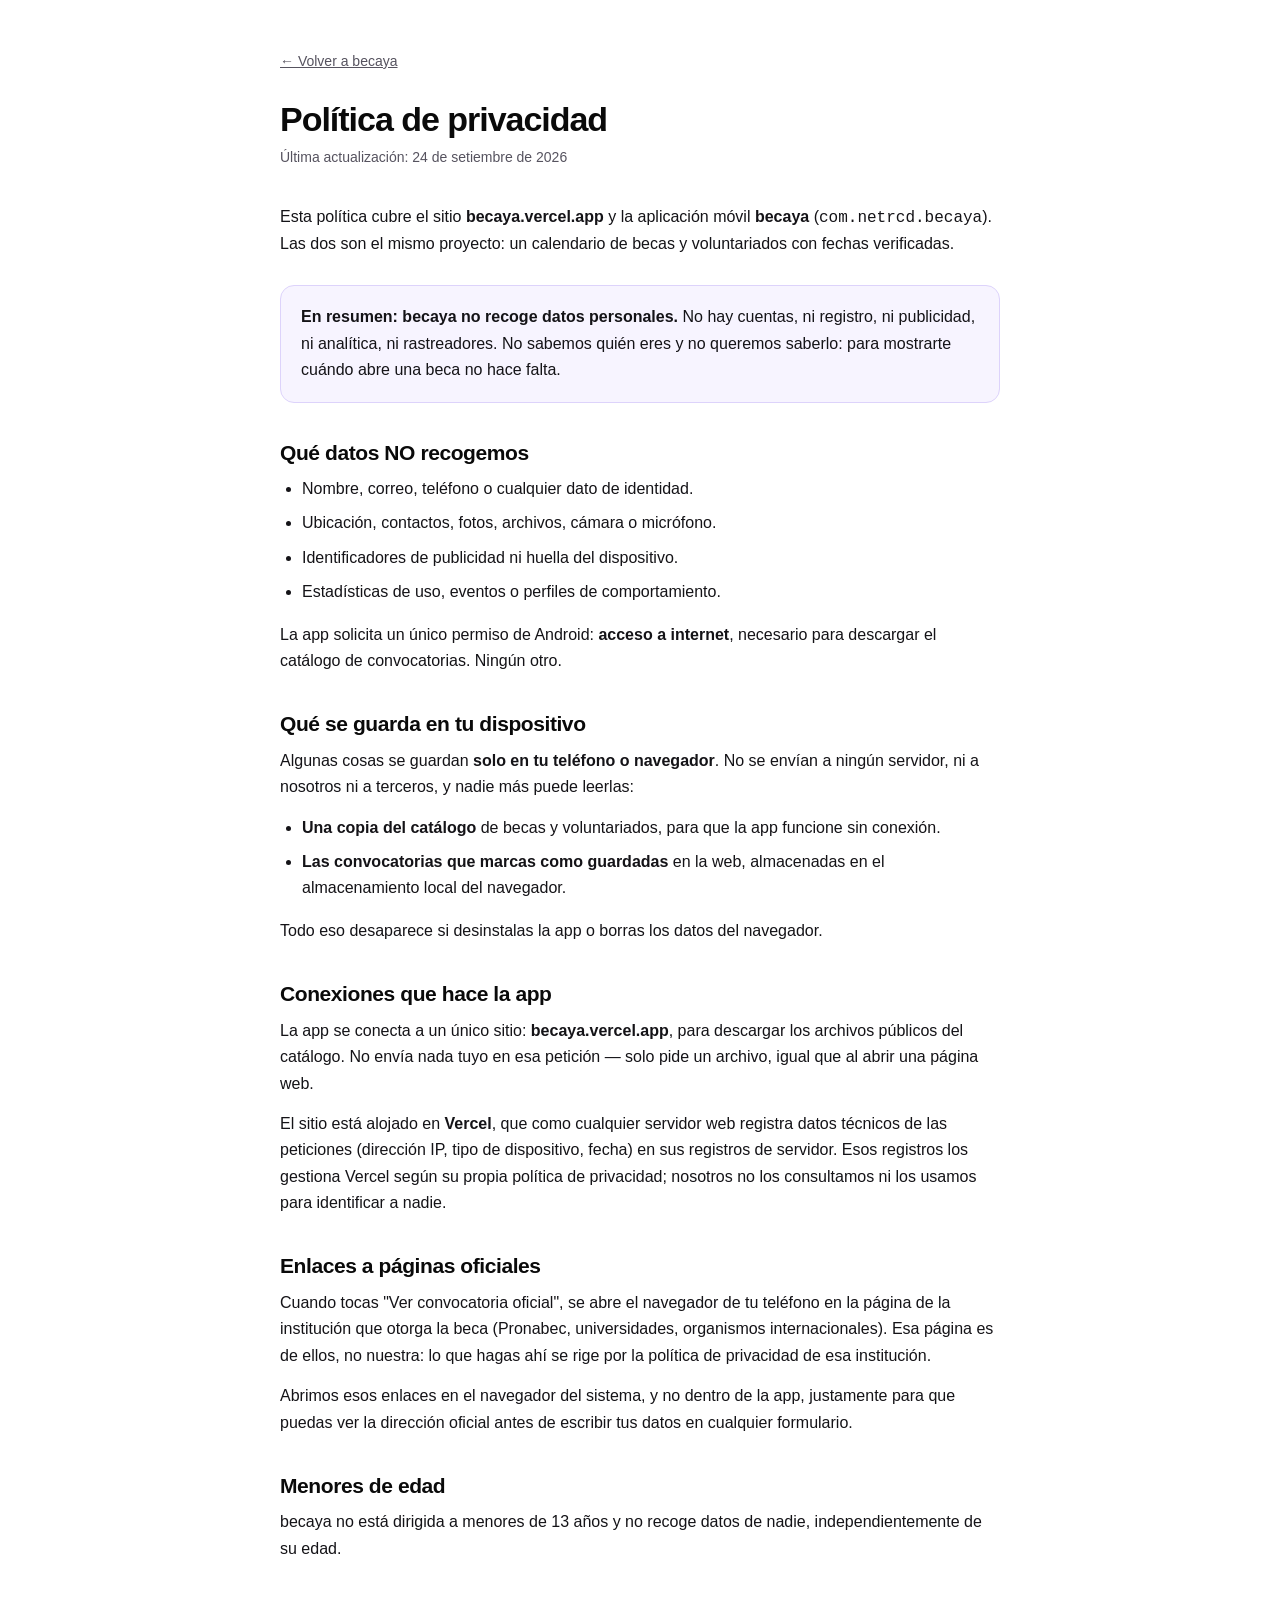
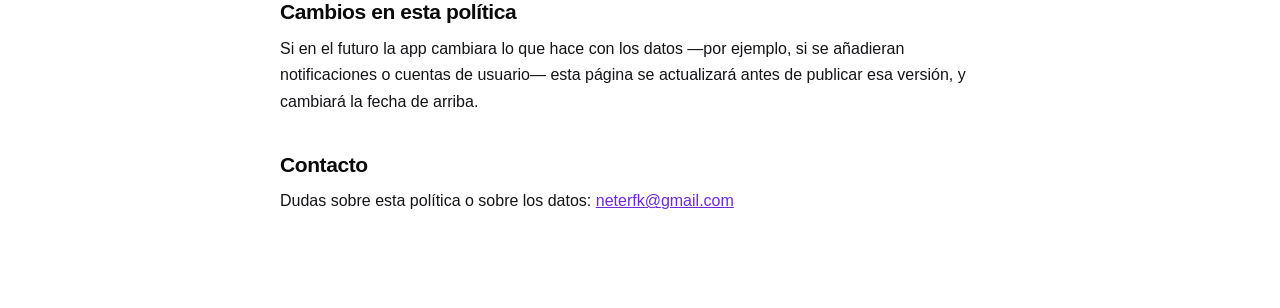
==== privacidad.html @ 0a461eb6 "Añade política de privacidad Google Play exige una URL de política de privacidad para publicar. Se a" ====
<!DOCTYPE html>
<html lang="es">
<head>
<meta charset="UTF-8">
<meta name="viewport" content="width=device-width, initial-scale=1.0">
<title>Política de privacidad · becaya</title>
<meta name="description" content="Qué datos maneja becaya, la web y la app: no hay cuentas, ni analítica, ni publicidad, ni datos personales recogidos.">
<link rel="stylesheet" href="assets/css/styles.css">
<link rel="icon" href="data:image/svg+xml,<svg xmlns='http://www.w3.org/2000/svg' viewBox='0 0 100 100'><rect width='100' height='100' rx='24' fill='%237C3AED'/><text y='72' x='50' text-anchor='middle' font-family='Arial' font-weight='bold' font-size='62' fill='white'>b</text></svg>">
<style>
  /* Estilos propios de esta página. El resto lo hereda de styles.css
     para que se lea como parte del mismo sitio. */
  .legal{max-width:760px;margin:0 auto;padding:48px 20px 80px;}
  .legal h1{font-size:34px;letter-spacing:-.03em;margin-bottom:8px;}
  .legal .fecha{color:var(--gris);font-size:14px;margin-bottom:34px;}
  .legal h2{font-size:21px;letter-spacing:-.02em;margin:38px 0 12px;}
  .legal p{margin-bottom:14px;color:var(--tinta);line-height:1.65;}
  .legal ul{margin:0 0 16px;padding-left:22px;color:var(--tinta);line-height:1.65;}
  .legal li{margin-bottom:8px;}
  .legal a{color:var(--morado-600);}
  .legal .clave{
    background:var(--morado-50);border:1px solid var(--morado-200);
    border-radius:var(--radio);padding:18px 20px;margin:28px 0;
  }
  .legal .clave p:last-child{margin-bottom:0;}
  .legal .volver{display:inline-block;margin-bottom:28px;font-size:14px;color:var(--gris);}
</style>
</head>
<body>

<main class="legal">

  <a class="volver" href="index.html">&larr; Volver a becaya</a>

  <h1>Política de privacidad</h1>
  <p class="fecha">Última actualización: 24 de setiembre de 2026</p>

  <p>
    Esta política cubre el sitio <b>becaya.vercel.app</b> y la aplicación móvil
    <b>becaya</b> (<code>com.netrcd.becaya</code>). Las dos son el mismo proyecto:
    un calendario de becas y voluntariados con fechas verificadas.
  </p>

  <div class="clave">
    <p>
      <b>En resumen: becaya no recoge datos personales.</b> No hay cuentas, ni registro,
      ni publicidad, ni analítica, ni rastreadores. No sabemos quién eres y no queremos
      saberlo: para mostrarte cuándo abre una beca no hace falta.
    </p>
  </div>

  <h2>Qué datos NO recogemos</h2>
  <ul>
    <li>Nombre, correo, teléfono o cualquier dato de identidad.</li>
    <li>Ubicación, contactos, fotos, archivos, cámara o micrófono.</li>
    <li>Identificadores de publicidad ni huella del dispositivo.</li>
    <li>Estadísticas de uso, eventos o perfiles de comportamiento.</li>
  </ul>
  <p>
    La app solicita un único permiso de Android: <b>acceso a internet</b>, necesario
    para descargar el catálogo de convocatorias. Ningún otro.
  </p>

  <h2>Qué se guarda en tu dispositivo</h2>
  <p>
    Algunas cosas se guardan <b>solo en tu teléfono o navegador</b>. No se envían a
    ningún servidor, ni a nosotros ni a terceros, y nadie más puede leerlas:
  </p>
  <ul>
    <li>
      <b>Una copia del catálogo</b> de becas y voluntariados, para que la app
      funcione sin conexión.
    </li>
    <li>
      <b>Las convocatorias que marcas como guardadas</b> en la web, almacenadas en el
      almacenamiento local del navegador.
    </li>
  </ul>
  <p>
    Todo eso desaparece si desinstalas la app o borras los datos del navegador.
  </p>

  <h2>Conexiones que hace la app</h2>
  <p>
    La app se conecta a un único sitio: <b>becaya.vercel.app</b>, para descargar los
    archivos públicos del catálogo. No envía nada tuyo en esa petición — solo pide un
    archivo, igual que al abrir una página web.
  </p>
  <p>
    El sitio está alojado en <b>Vercel</b>, que como cualquier servidor web registra
    datos técnicos de las peticiones (dirección IP, tipo de dispositivo, fecha) en sus
    registros de servidor. Esos registros los gestiona Vercel según su propia política
    de privacidad; nosotros no los consultamos ni los usamos para identificar a nadie.
  </p>

  <h2>Enlaces a páginas oficiales</h2>
  <p>
    Cuando tocas "Ver convocatoria oficial", se abre el navegador de tu teléfono en la
    página de la institución que otorga la beca (Pronabec, universidades, organismos
    internacionales). Esa página es de ellos, no nuestra: lo que hagas ahí se rige por
    la política de privacidad de esa institución.
  </p>
  <p>
    Abrimos esos enlaces en el navegador del sistema, y no dentro de la app, justamente
    para que puedas ver la dirección oficial antes de escribir tus datos en cualquier
    formulario.
  </p>

  <h2>Menores de edad</h2>
  <p>
    becaya no está dirigida a menores de 13 años y no recoge datos de nadie,
    independientemente de su edad.
  </p>

  <h2>Cambios en esta política</h2>
  <p>
    Si en el futuro la app cambiara lo que hace con los datos —por ejemplo, si se
    añadieran notificaciones o cuentas de usuario— esta página se actualizará antes de
    publicar esa versión, y cambiará la fecha de arriba.
  </p>

  <h2>Contacto</h2>
  <p>
    Dudas sobre esta política o sobre los datos:
    <a href="mailto:neterfk@gmail.com">neterfk@gmail.com</a>
  </p>

</main>

</body>
</html>
---- assets/css/styles.css ----
/* ============================================================
   becaya — hoja de estilos
   Paleta: morado premium sobre blanco. Tipografía: Arial.
   ============================================================ */

:root{
  /* Morados */
  --morado-900:#2E1065;
  --morado-700:#5B21B6;
  --morado-600:#6D28D9;
  --morado-500:#7C3AED;   /* color principal de marca */
  --morado-400:#A855F7;   /* morado brillante, acentos */
  --morado-200:#DDD3FB;
  --morado-100:#EDE9FE;
  --morado-50:#F7F4FF;

  /* Neutros */
  --negro:#0A0A0A;
  --tinta:#141317;
  --gris:#56535F;
  --gris-claro:#8A8794;
  --borde:#E8E3F5;
  --blanco:#FFFFFF;

  /* Señal de urgencia (uso mínimo, solo para el cierre inminente) */
  --urgente:#B4530A;
  --urgente-suave:#FFF4E8;

  /* Acento de la sección de voluntariados. Un color propio, aparte del
     morado de marca, para que esa sección se lea como "otra cosa" a
     simple vista y nunca se confunda con el catálogo de becas. */
  --verde-700:#0F766E;
  --verde-600:#0D9488;
  --verde-500:#14B8A6;
  --verde-200:#99F1E6;
  --verde-100:#CCFBF1;
  --verde-50:#F0FDFA;

  /* Tipografía */
  --fuente:Arial, "Helvetica Neue", Helvetica, sans-serif;
  --fuente-display:"Arial Black", "Arial Bold", Arial, sans-serif;

  /* Medidas */
  --ancho:1180px;
  --radio:14px;
  --radio-sm:9px;
  --sombra-suave:0 1px 2px rgba(46,16,101,.05), 0 8px 24px rgba(46,16,101,.06);
  --sombra-alta:0 2px 6px rgba(46,16,101,.08), 0 24px 60px rgba(46,16,101,.16);
  --curva:cubic-bezier(.22,1,.36,1);
}

*,*::before,*::after{box-sizing:border-box;}

/* El atributo hidden debe ganarle a cualquier display propio de una clase. */
[hidden]{display:none !important;}

html{scroll-behavior:smooth;}

body{
  margin:0;
  background:var(--blanco);
  color:var(--negro);
  font-family:var(--fuente);
  font-size:16px;
  line-height:1.6;
  -webkit-font-smoothing:antialiased;
}

h1,h2,h3,h4{margin:0;color:var(--negro);letter-spacing:-.025em;line-height:1.12;}
p{margin:0;}
a{color:inherit;}
button{font-family:inherit;}

:focus-visible{
  outline:2px solid var(--morado-500);
  outline-offset:3px;
  border-radius:4px;
}

.contenedor{
  width:100%;
  max-width:var(--ancho);
  margin:0 auto;
  padding:0 28px;
}

.salta-al-contenido{
  position:absolute;left:-9999px;top:12px;z-index:200;
  background:var(--morado-500);color:#fff;padding:10px 18px;
  border-radius:var(--radio-sm);text-decoration:none;font-weight:bold;
}
.salta-al-contenido:focus{left:16px;}

/* ---------- Antetítulo reutilizable ---------- */
.antetitulo{
  font-size:11px;
  font-weight:bold;
  letter-spacing:.18em;
  text-transform:uppercase;
  color:var(--morado-600);
  margin-bottom:18px;
}

/* ============================================================
   AVISO DE DEMOSTRACIÓN
   ------------------------------------------------------------
   Franja superior, alto contraste y sin botón de cerrar: mientras
   las fechas del catálogo sean inventadas, quien entre tiene que
   enterarse sí o sí. Desaparece sola cuando los datos dejan de
   estar marcados como de ejemplo.
   ============================================================ */
.aviso-demo{
  background:var(--urgente);
  color:#fff;
  padding:11px 0;
}
.aviso-demo__fila{
  display:flex;align-items:center;gap:12px;
}
.aviso-demo__marca{
  flex-shrink:0;
  width:22px;height:22px;border-radius:50%;
  background:rgba(255,255,255,.22);
  display:flex;align-items:center;justify-content:center;
  font-weight:bold;font-size:14px;line-height:1;
}
.aviso-demo__texto{
  font-size:13.5px;line-height:1.5;
}
.aviso-demo__texto b{font-weight:bold;}

/* ============================================================
   CABECERA
   ============================================================ */
.cabecera{
  position:sticky;top:0;z-index:80;
  background:rgba(255,255,255,.86);
  backdrop-filter:saturate(180%) blur(14px);
  -webkit-backdrop-filter:saturate(180%) blur(14px);
  border-bottom:1px solid transparent;
  transition:border-color .3s ease, box-shadow .3s ease;
}
.cabecera--pegada{
  border-bottom-color:var(--borde);
  box-shadow:0 6px 24px rgba(46,16,101,.05);
}
.cabecera__fila{
  display:flex;align-items:center;gap:28px;
  height:70px;
}

.marca{
  display:inline-flex;align-items:center;gap:10px;
  text-decoration:none;font-weight:bold;font-size:21px;
  letter-spacing:-.04em;color:var(--negro);
}
.marca__punto{
  width:11px;height:11px;border-radius:50%;
  background:var(--morado-500);
  box-shadow:0 0 0 4px var(--morado-100);
  transition:transform .4s var(--curva), box-shadow .4s var(--curva);
}
.marca:hover .marca__punto{transform:scale(1.25);box-shadow:0 0 0 6px var(--morado-100);}
.marca__acento{color:var(--morado-500);}

.nav{display:flex;gap:26px;margin-left:auto;}
.nav a{
  position:relative;text-decoration:none;font-size:14.5px;color:var(--gris);
  padding:6px 0;transition:color .22s ease;
}
.nav a::after{
  content:"";position:absolute;left:0;bottom:0;height:2px;width:100%;
  background:var(--morado-500);border-radius:2px;
  transform:scaleX(0);transform-origin:left;
  transition:transform .34s var(--curva);
}
.nav a:hover{color:var(--negro);}
.nav a:hover::after{transform:scaleX(1);}

/* ============================================================
   BOTONES
   ============================================================ */
.btn{
  display:inline-flex;align-items:center;justify-content:center;gap:9px;
  border:none;cursor:pointer;font-size:14.5px;font-weight:bold;
  text-decoration:none;
  padding:12px 22px;border-radius:999px;
  transition:transform .2s var(--curva), box-shadow .28s var(--curva),
             background-color .22s ease, color .22s ease;
}
.btn svg{width:17px;height:17px;fill:none;stroke:currentColor;stroke-width:1.9;
  stroke-linecap:round;stroke-linejoin:round;}
.btn:active{transform:scale(.96);}

.btn--principal{
  background:var(--morado-500);color:#fff;
  box-shadow:0 4px 14px rgba(124,58,237,.32);
}
.btn--principal:hover{
  background:var(--morado-600);
  transform:translateY(-2px);
  box-shadow:0 10px 26px rgba(124,58,237,.42);
}

.btn--fantasma{
  background:var(--morado-50);color:var(--morado-700);
  border:1px solid var(--morado-100);
}
.btn--fantasma:hover{background:var(--morado-100);border-color:var(--morado-200);}

.btn--guardadas{padding:10px 16px;font-size:14px;}
.pastilla-conteo{
  min-width:21px;height:21px;padding:0 6px;border-radius:999px;
  background:var(--morado-500);color:#fff;font-size:12px;
  display:inline-flex;align-items:center;justify-content:center;
  transition:transform .3s var(--curva);
}
.pastilla-conteo--late{animation:latido .5s var(--curva);}
@keyframes latido{0%{transform:scale(1);}45%{transform:scale(1.45);}100%{transform:scale(1);}}

.enlace-limpio{
  background:none;border:none;cursor:pointer;
  color:var(--morado-600);font-size:13.5px;font-weight:bold;
  text-decoration:underline;text-underline-offset:3px;padding:6px 2px;
}
.enlace-limpio:hover{color:var(--morado-700);}

/* ============================================================
   PORTADA
   ============================================================ */
.portada{
  position:relative;overflow:hidden;
  padding:86px 0 62px;
  background:linear-gradient(180deg,var(--morado-50) 0%,var(--blanco) 78%);
}
.portada__caja{position:relative;z-index:2;max-width:820px;}

.portada__resplandor{
  position:absolute;top:-260px;right:-180px;
  width:640px;height:640px;border-radius:50%;
  background:radial-gradient(circle,rgba(168,85,247,.22) 0%,rgba(168,85,247,0) 68%);
  animation:flotar 14s ease-in-out infinite alternate;
  pointer-events:none;
}
@keyframes flotar{
  from{transform:translate3d(0,0,0) scale(1);}
  to{transform:translate3d(-46px,42px,0) scale(1.1);}
}

.portada__titulo{
  font-family:var(--fuente-display);
  font-size:clamp(42px,7.4vw,80px);
  letter-spacing:-.045em;
  margin-bottom:22px;
}
.subrayado-morado{
  position:relative;display:inline-block;color:var(--morado-500);
}
.subrayado-morado::after{
  content:"";position:absolute;left:0;right:0;bottom:.06em;height:.14em;
  background:var(--morado-200);border-radius:4px;z-index:-1;
  transform:scaleX(0);transform-origin:left;
  animation:trazo .9s .5s var(--curva) forwards;
}
@keyframes trazo{to{transform:scaleX(1);}}

.portada__bajada{
  font-size:18.5px;color:var(--gris);max-width:590px;margin-bottom:44px;
}
.portada__fecha{
  margin-top:22px;font-size:13px;color:var(--gris-claro);
}

/* ---------- Elemento firma: el reloj de convocatorias ---------- */
.reloj{
  display:grid;
  grid-template-columns:repeat(4,1fr);
  gap:0;
  background:var(--blanco);
  border:1px solid var(--borde);
  border-radius:var(--radio);
  overflow:hidden;
  box-shadow:var(--sombra-suave);
}
.reloj__bloque{
  position:relative;
  display:flex;flex-direction:column;align-items:flex-start;gap:3px;
  padding:22px 20px;
  background:none;border:none;border-right:1px solid var(--borde);
  cursor:pointer;text-align:left;
  transition:background-color .25s ease;
}
.reloj__bloque:last-child{border-right:none;}
.reloj__bloque:hover{background:var(--morado-50);}
.reloj__numero{
  font-family:var(--fuente-display);
  font-size:38px;line-height:1;letter-spacing:-.05em;color:var(--negro);
}
.reloj__bloque--vivo .reloj__numero{color:var(--morado-500);}
.reloj__etiqueta{
  font-size:12.5px;color:var(--gris);letter-spacing:.01em;
}
.reloj__pulso{
  position:absolute;top:20px;right:20px;
  width:8px;height:8px;border-radius:50%;background:var(--morado-400);
}
.reloj__pulso::after{
  content:"";position:absolute;inset:0;border-radius:50%;
  background:var(--morado-400);
  animation:pulso 2.2s ease-out infinite;
}
@keyframes pulso{
  0%{transform:scale(1);opacity:.7;}
  100%{transform:scale(3.4);opacity:0;}
}

/* ============================================================
   BUSCADOR Y FILTROS
   ============================================================ */
.buscador{padding:8px 0 30px;}

.barra-busqueda{
  position:relative;display:flex;align-items:center;
  background:var(--blanco);
  border:1.5px solid var(--borde);
  border-radius:999px;
  padding:0 18px;
  transition:border-color .25s ease, box-shadow .25s ease;
}
.barra-busqueda:focus-within{
  border-color:var(--morado-400);
  box-shadow:0 0 0 4px var(--morado-100);
}
.barra-busqueda__icono{
  width:19px;height:19px;flex-shrink:0;
  fill:none;stroke:var(--gris-claro);stroke-width:2;stroke-linecap:round;
}
.barra-busqueda__campo{
  flex:1;border:none;outline:none;background:none;
  font-family:var(--fuente);font-size:16px;color:var(--negro);
  padding:17px 14px;
}
.barra-busqueda__campo::placeholder{color:var(--gris-claro);}
.barra-busqueda__campo::-webkit-search-cancel-button{display:none;}
.barra-busqueda__limpiar{
  background:var(--morado-100);color:var(--morado-700);
  border:none;cursor:pointer;
  width:26px;height:26px;border-radius:50%;font-size:19px;line-height:1;
  display:flex;align-items:center;justify-content:center;
  transition:background-color .2s ease;
}
.barra-busqueda__limpiar:hover{background:var(--morado-200);}

.filtros{
  display:flex;flex-wrap:wrap;gap:26px;
  margin-top:26px;
}
.filtro{display:flex;flex-direction:column;gap:9px;}
.filtro--crece{flex:1 1 100%;padding-top:4px;}
.filtro__titulo{
  font-size:10.5px;font-weight:bold;letter-spacing:.14em;
  text-transform:uppercase;color:var(--gris-claro);
}
.filtro__opciones{display:flex;flex-wrap:wrap;gap:7px;}

.ficha{
  background:var(--blanco);
  border:1px solid var(--borde);
  color:var(--gris);
  font-size:13.5px;
  padding:8px 15px;border-radius:999px;cursor:pointer;
  transition:transform .18s var(--curva), background-color .2s ease,
             border-color .2s ease, color .2s ease, box-shadow .2s ease;
}
.ficha:hover{border-color:var(--morado-200);color:var(--negro);transform:translateY(-1px);}
.ficha--activa{
  background:var(--morado-500);border-color:var(--morado-500);color:#fff;
  font-weight:bold;
  box-shadow:0 3px 10px rgba(124,58,237,.28);
}
.ficha--activa:hover{background:var(--morado-600);border-color:var(--morado-600);color:#fff;}

.barra-estado{
  display:flex;align-items:center;justify-content:space-between;
  gap:20px;flex-wrap:wrap;
  margin-top:30px;padding-top:20px;border-top:1px solid var(--borde);
}
.barra-estado__conteo{font-size:14px;color:var(--gris);}
.barra-estado__conteo b{color:var(--negro);}
.barra-estado__acciones{display:flex;align-items:center;gap:18px;}

.conmutador{
  display:flex;gap:3px;padding:3px;
  background:var(--morado-50);border-radius:999px;border:1px solid var(--borde);
}
.conmutador__btn{
  display:inline-flex;align-items:center;gap:7px;
  background:none;border:none;cursor:pointer;
  font-size:13.5px;color:var(--gris);
  padding:8px 15px;border-radius:999px;
  transition:background-color .25s ease, color .25s ease, box-shadow .25s ease;
}
.conmutador__btn svg{width:15px;height:15px;fill:none;stroke:currentColor;
  stroke-width:1.8;stroke-linecap:round;stroke-linejoin:round;}
.conmutador__btn:hover{color:var(--negro);}
.conmutador__btn--activo{
  background:var(--blanco);color:var(--morado-700);font-weight:bold;
  box-shadow:0 1px 4px rgba(46,16,101,.12);
}

/* ============================================================
   RESULTADOS — GRUPOS DEL CALENDARIO
   ============================================================ */
.resultados{padding:14px 0 90px;}

.grupo{margin-bottom:56px;}
.grupo__cabecera{
  display:flex;align-items:baseline;gap:14px;flex-wrap:wrap;
  padding-bottom:14px;margin-bottom:26px;
  border-bottom:2px solid var(--morado-100);
}
.grupo__titulo{
  font-family:var(--fuente-display);
  font-size:25px;letter-spacing:-.035em;
}
.grupo__conteo{
  font-size:13px;color:var(--morado-700);font-weight:bold;
  background:var(--morado-100);padding:4px 11px;border-radius:999px;
}
.grupo__nota{font-size:13.5px;color:var(--gris-claro);margin-left:auto;}

.grupo--destacado .grupo__cabecera{border-bottom-color:var(--morado-500);}
.grupo--apagado .grupo__titulo{color:var(--gris-claro);}
.grupo--apagado .grupo__conteo{background:#F3F2F6;color:var(--gris);}

.rejilla{
  display:grid;
  grid-template-columns:repeat(auto-fill,minmax(320px,1fr));
  gap:20px;
}

/* ============================================================
   TARJETA DE BECA
   ============================================================ */
.tarjeta{
  position:relative;
  display:flex;flex-direction:column;
  background:var(--blanco);
  border:1px solid var(--borde);
  border-radius:var(--radio);
  padding:24px 22px 20px;
  cursor:pointer;
  overflow:hidden;
  opacity:0;transform:translateY(14px);
  animation:entrar .55s var(--curva) forwards;
  animation-delay:var(--retraso,0s);
  transition:transform .32s var(--curva), box-shadow .32s var(--curva),
             border-color .32s ease;
}
@keyframes entrar{to{opacity:1;transform:translateY(0);}}

.tarjeta::before{
  content:"";position:absolute;left:0;top:0;bottom:0;width:3px;
  background:var(--morado-500);
  transform:scaleY(0);transform-origin:top;
  transition:transform .4s var(--curva);
}
.tarjeta:hover{
  transform:translateY(-5px);
  border-color:var(--morado-200);
  box-shadow:var(--sombra-alta);
}
.tarjeta:hover::before{transform:scaleY(1);}

.tarjeta--cerrada{opacity:1;background:#FCFCFD;}
.tarjeta--cerrada .tarjeta__nombre{color:var(--gris);}
.tarjeta--cerrada::before{background:var(--gris-claro);}

.tarjeta__alto{
  display:flex;align-items:flex-start;justify-content:space-between;gap:12px;
  margin-bottom:14px;
}
.tarjeta__institucion{
  font-size:11px;font-weight:bold;letter-spacing:.1em;text-transform:uppercase;
  color:var(--morado-600);
}
.tarjeta--cerrada .tarjeta__institucion{color:var(--gris-claro);}

.marcador{
  background:none;border:none;cursor:pointer;padding:4px;margin:-4px -4px 0 0;
  line-height:0;border-radius:6px;
  transition:transform .22s var(--curva);
}
.marcador svg{
  width:19px;height:19px;fill:none;stroke:var(--gris-claro);stroke-width:1.8;
  stroke-linejoin:round;transition:fill .25s ease, stroke .25s ease;
}
.marcador:hover{transform:scale(1.16);}
.marcador:hover svg{stroke:var(--morado-500);}
.marcador--activo svg{fill:var(--morado-500);stroke:var(--morado-500);}

.tarjeta__nombre{
  font-size:19px;font-weight:bold;letter-spacing:-.02em;line-height:1.28;
  margin-bottom:10px;
}
.tarjeta__resumen{
  font-size:14px;color:var(--gris);line-height:1.55;
  margin-bottom:18px;
  display:-webkit-box;-webkit-line-clamp:2;-webkit-box-orient:vertical;
  overflow:hidden;
}

.etiquetas{display:flex;flex-wrap:wrap;gap:6px;margin-bottom:18px;}
.etiqueta{
  font-size:11.5px;color:var(--gris);
  background:var(--morado-50);border:1px solid var(--morado-100);
  padding:4px 10px;border-radius:999px;
}
.etiqueta--fuerte{
  background:var(--morado-100);border-color:var(--morado-200);
  color:var(--morado-900);font-weight:bold;
}

.tarjeta__pie{
  margin-top:auto;padding-top:16px;border-top:1px solid var(--borde);
}
.tarjeta__estado{
  display:flex;align-items:center;justify-content:space-between;gap:10px;
  font-size:13px;margin-bottom:10px;
}
.tarjeta__estado b{font-size:13.5px;}

.punto-estado{
  display:inline-block;width:7px;height:7px;border-radius:50%;
  background:var(--morado-500);margin-right:7px;vertical-align:middle;
}
.punto-estado--gris{background:var(--gris-claro);}
.punto-estado--urgente{background:var(--urgente);}

.texto-abierta{color:var(--morado-700);}
.texto-urgente{color:var(--urgente);}
.texto-gris{color:var(--gris-claro);}

.progreso{
  height:5px;border-radius:999px;background:var(--morado-100);overflow:hidden;
}
.progreso__barra{
  height:100%;border-radius:999px;
  background:linear-gradient(90deg,var(--morado-500),var(--morado-400));
  width:0;
  transition:width 1.1s var(--curva);
}
.progreso__barra--urgente{background:linear-gradient(90deg,#D97706,var(--urgente));}
.progreso--gris .progreso__barra{background:var(--gris-claro);}
.progreso--gris{background:#EEEDF2;}

.fecha-apertura{
  font-size:13px;color:var(--gris);
}
.fecha-apertura b{color:var(--negro);}

/* ============================================================
   ESTADO VACÍO
   ============================================================ */
.vacio{
  text-align:center;padding:72px 20px;
  border:1.5px dashed var(--morado-200);border-radius:var(--radio);
  background:var(--morado-50);
}
.vacio__marca{
  width:54px;height:54px;margin:0 auto 20px;border-radius:50%;
  background:var(--blanco);border:1px solid var(--morado-200);
  display:flex;align-items:center;justify-content:center;
}
.vacio__marca svg{width:23px;height:23px;fill:none;stroke:var(--morado-500);
  stroke-width:2;stroke-linecap:round;}
.vacio h3{font-size:21px;margin-bottom:8px;}
.vacio p{color:var(--gris);margin-bottom:24px;}

/* ============================================================
   CÓMO FUNCIONA
   ============================================================ */
.explicacion{
  padding:80px 0;
  background:var(--morado-50);
  border-top:1px solid var(--borde);
}
.explicacion__titulo{
  font-family:var(--fuente-display);
  font-size:clamp(27px,4vw,40px);max-width:620px;margin-bottom:48px;
}
.pasos{
  list-style:none;padding:0;margin:0;
  display:grid;grid-template-columns:repeat(auto-fit,minmax(260px,1fr));gap:26px;
}
.paso{
  background:var(--blanco);border:1px solid var(--borde);
  border-radius:var(--radio);padding:28px 24px;
  transition:transform .3s var(--curva), box-shadow .3s var(--curva);
}
.paso:hover{transform:translateY(-4px);box-shadow:var(--sombra-suave);}
.paso__num{
  display:block;font-family:var(--fuente-display);font-size:14px;
  color:var(--morado-400);letter-spacing:.06em;margin-bottom:14px;
}
.paso h3{font-size:17.5px;margin-bottom:9px;}
.paso p{font-size:14.5px;color:var(--gris);}

/* ============================================================
   VOLUNTARIADOS
   ------------------------------------------------------------
   Reutiliza casi todos los componentes de la sección de becas
   (tarjeta, ficha, barra de búsqueda, etiqueta…) pero con acento
   verde en vez de morado. Es la misma calidad de diseño con una
   paleta distinta: la señal visual de "esto no es una beca".
   ============================================================ */
.voluntariados{
  padding:76px 0;
  background:var(--verde-50);
  border-top:1px solid var(--borde);
  border-bottom:1px solid var(--borde);
}
.voluntariados .antetitulo{color:var(--verde-700);}
.voluntariados__titulo{
  font-family:var(--fuente-display);
  font-size:clamp(25px,3.6vw,34px);letter-spacing:-.03em;
  margin-bottom:14px;
}
.voluntariados__bajada{
  font-size:15.5px;color:var(--gris);max-width:640px;line-height:1.6;
  margin-bottom:30px;
}

/* Misma barra de búsqueda, foco en verde en vez de morado. */
.voluntariados .barra-busqueda:focus-within{
  border-color:var(--verde-500);
  box-shadow:0 0 0 4px var(--verde-100);
}
.voluntariados .ficha--activa{
  background:var(--verde-600);border-color:var(--verde-600);
  box-shadow:0 3px 10px rgba(13,148,136,.28);
}
.voluntariados .ficha--activa:hover{background:var(--verde-700);border-color:var(--verde-700);}
.voluntariados .ficha:hover{border-color:var(--verde-200);}

/* Insignia de guardados: cuenta y, si se toca, filtra a solo esos. */
.pastilla-conteo--vol{
  display:inline-flex;align-items:center;gap:6px;cursor:pointer;
  background:var(--verde-100);color:var(--verde-700);font-weight:bold;font-size:12.5px;
  padding:7px 14px;border-radius:999px;border:1px solid var(--verde-200);
  transition:background-color .2s ease, transform .3s var(--curva);
}
.pastilla-conteo--vol:hover{background:var(--verde-200);}
.pastilla-conteo--vol-activa{background:var(--verde-600);color:#fff;border-color:var(--verde-600);}
.pastilla-conteo--vol.pastilla-conteo--late{animation:latido .5s var(--curva);}

/* Las tarjetas comparten estructura con las de becas; solo cambia el
   acento de estado a verde, para que "abierta" en esta sección nunca
   se confunda visualmente con "abierta" en el calendario de becas. */
.tarjeta--vol .texto-abierta{color:var(--verde-700);}
.tarjeta--vol .punto-estado:not(.punto-estado--gris):not(.punto-estado--urgente){
  background:var(--verde-600);
}
.tarjeta--vol .progreso__barra:not(.progreso__barra--urgente){
  background:linear-gradient(90deg,var(--verde-600),var(--verde-500));
}
.etiqueta--vol-fuerte{
  background:var(--verde-100);border-color:var(--verde-200);
  color:var(--verde-700);font-weight:bold;
}

/* ============================================================
   PIE
   ============================================================ */
.pie{padding:52px 0;border-top:1px solid var(--borde);background:var(--blanco);}
.pie__fila{
  display:flex;justify-content:space-between;gap:36px;flex-wrap:wrap;
}
.marca--pie{font-size:18px;margin-bottom:12px;}
.pie__nota{font-size:13px;color:var(--gris-claro);max-width:460px;}
.pie__derechos{font-size:12.5px;color:var(--gris-claro);margin-top:10px;}
.pie__enlaces{display:flex;flex-direction:column;gap:10px;}
.pie__enlaces a{
  font-size:13.5px;color:var(--gris);text-decoration:none;
  transition:color .2s ease;
}
.pie__enlaces a:hover{color:var(--morado-600);}

/* ============================================================
   PANEL DE DETALLE
   ============================================================ */
.fondo-modal{
  position:fixed;inset:0;z-index:90;
  background:rgba(20,10,45,.42);
  backdrop-filter:blur(3px);
  opacity:0;transition:opacity .3s ease;
}
.fondo-modal--visible{opacity:1;}

.panel{
  position:fixed;top:0;right:0;bottom:0;z-index:100;
  width:min(520px,100vw);
  background:var(--blanco);
  box-shadow:-20px 0 60px rgba(46,16,101,.2);
  overflow-y:auto;
  transform:translateX(100%);
  transition:transform .42s var(--curva);
}
.panel--visible{transform:translateX(0);}

.panel__cerrar{
  position:absolute;top:18px;right:18px;z-index:2;
  width:36px;height:36px;border-radius:50%;
  background:var(--morado-50);border:1px solid var(--borde);
  color:var(--morado-700);font-size:23px;line-height:1;cursor:pointer;
  display:flex;align-items:center;justify-content:center;
  transition:background-color .2s ease, transform .25s var(--curva);
}
.panel__cerrar:hover{background:var(--morado-100);transform:rotate(90deg);}

.panel__cuerpo{padding:56px 36px 44px;}

/* Imagen tomada del sitio oficial de la institución. Alto fijo y recorte
   centrado porque cada web publica la suya en una proporción distinta:
   sin esto, una imagen muy alta empuja todo el detalle fuera de la vista. */
.panel__imagen{
  margin:0 0 24px;border-radius:var(--radio);overflow:hidden;
  border:1px solid var(--borde);background:var(--morado-50);
}
.panel__imagen img{
  display:block;width:100%;height:170px;object-fit:cover;
}
.panel__imagen figcaption{
  font-size:11.5px;color:var(--gris-claro);
  padding:8px 12px;border-top:1px solid var(--borde);background:var(--blanco);
}

.panel__institucion{
  font-size:11px;font-weight:bold;letter-spacing:.12em;text-transform:uppercase;
  color:var(--morado-600);margin-bottom:12px;
}
.panel__titulo{
  font-family:var(--fuente-display);
  font-size:29px;letter-spacing:-.035em;margin-bottom:16px;
}
.panel__resumen{font-size:15.5px;color:var(--gris);margin-bottom:26px;}

.panel__estado{
  padding:18px 20px;border-radius:var(--radio);
  background:var(--morado-50);border:1px solid var(--morado-100);
  margin-bottom:26px;
}
.panel__estado--cerrada{background:#F7F7F9;border-color:var(--borde);}
.panel__estado-titulo{
  font-size:16px;font-weight:bold;margin-bottom:12px;
}
.panel__fechas{display:flex;gap:26px;flex-wrap:wrap;}
.dato{display:flex;flex-direction:column;gap:2px;}
.dato__clave{
  font-size:10.5px;font-weight:bold;letter-spacing:.11em;text-transform:uppercase;
  color:var(--gris-claro);
}
.dato__valor{font-size:14.5px;font-weight:bold;color:var(--negro);}

.panel__seccion{margin-bottom:26px;}
.panel__seccion h4{
  font-size:11px;font-weight:bold;letter-spacing:.13em;text-transform:uppercase;
  color:var(--gris-claro);margin-bottom:12px;
}
.lista-requisitos{list-style:none;padding:0;margin:0;display:grid;gap:9px;}
.lista-requisitos li{
  position:relative;padding-left:24px;font-size:14.5px;color:var(--tinta);
}
.lista-requisitos li::before{
  content:"";position:absolute;left:0;top:9px;
  width:7px;height:7px;border-radius:50%;
  background:var(--morado-400);
}
.panel__acciones{display:flex;gap:10px;flex-wrap:wrap;margin-top:32px;}

/* Cuando la beca no trae un enlace oficial válido, en lugar del botón
   se explica por qué. Vale más eso que un botón que no lleva a nada. */
.panel__sin-dato{
  font-size:14px;color:var(--gris-claro);line-height:1.55;
}
.panel__sin-enlace{
  font-size:14px;color:var(--gris-claro);font-style:italic;
  padding:12px 14px;border:1px dashed var(--borde);border-radius:var(--radio-sm);
}

/* ============================================================
   AVISO FLOTANTE
   ============================================================ */
.aviso{
  position:fixed;left:50%;bottom:28px;z-index:120;
  transform:translate(-50%,90px);
  background:var(--morado-900);color:#fff;
  font-size:14px;padding:13px 22px;border-radius:999px;
  box-shadow:0 12px 34px rgba(46,16,101,.34);
  opacity:0;pointer-events:none;
  transition:transform .4s var(--curva), opacity .3s ease;
}
.aviso--visible{transform:translate(-50%,0);opacity:1;}

/* ============================================================
   ANIMACIÓN DE APARICIÓN AL HACER SCROLL
   ============================================================ */
.revelar{
  opacity:0;transform:translateY(20px);
  transition:opacity .7s var(--curva), transform .7s var(--curva);
  transition-delay:var(--retraso,0s);
}
.revelar--visible{opacity:1;transform:translateY(0);}

/* ============================================================
   RESPONSIVO
   ============================================================ */
@media (max-width:900px){
  .reloj{grid-template-columns:repeat(2,1fr);}
  .reloj__bloque:nth-child(2){border-right:none;}
  .reloj__bloque:nth-child(1),
  .reloj__bloque:nth-child(2){border-bottom:1px solid var(--borde);}
}

@media (max-width:760px){
  .contenedor{padding:0 20px;}
  .nav{display:none;}
  .cabecera__fila{gap:14px;}
  .portada{padding:56px 0 46px;}
  .portada__bajada{font-size:16.5px;}
  .filtros{gap:20px;}
  .barra-estado{align-items:flex-start;flex-direction:column;}
  .rejilla{grid-template-columns:1fr;}
  .grupo__nota{margin-left:0;width:100%;}
  .panel__cuerpo{padding:52px 24px 36px;}
  .reloj__numero{font-size:31px;}
}

@media (max-width:420px){
  .reloj{grid-template-columns:1fr;}
  .reloj__bloque{border-right:none;border-bottom:1px solid var(--borde);}
  .reloj__bloque:last-child{border-bottom:none;}
}

/* ============================================================
   MOVIMIENTO REDUCIDO
   ============================================================ */
@media (prefers-reduced-motion:reduce){
  *,*::before,*::after{
    animation-duration:.01ms !important;
    animation-iteration-count:1 !important;
    transition-duration:.01ms !important;
    scroll-behavior:auto !important;
  }
  .revelar{opacity:1;transform:none;}
  .tarjeta{opacity:1;transform:none;}
}
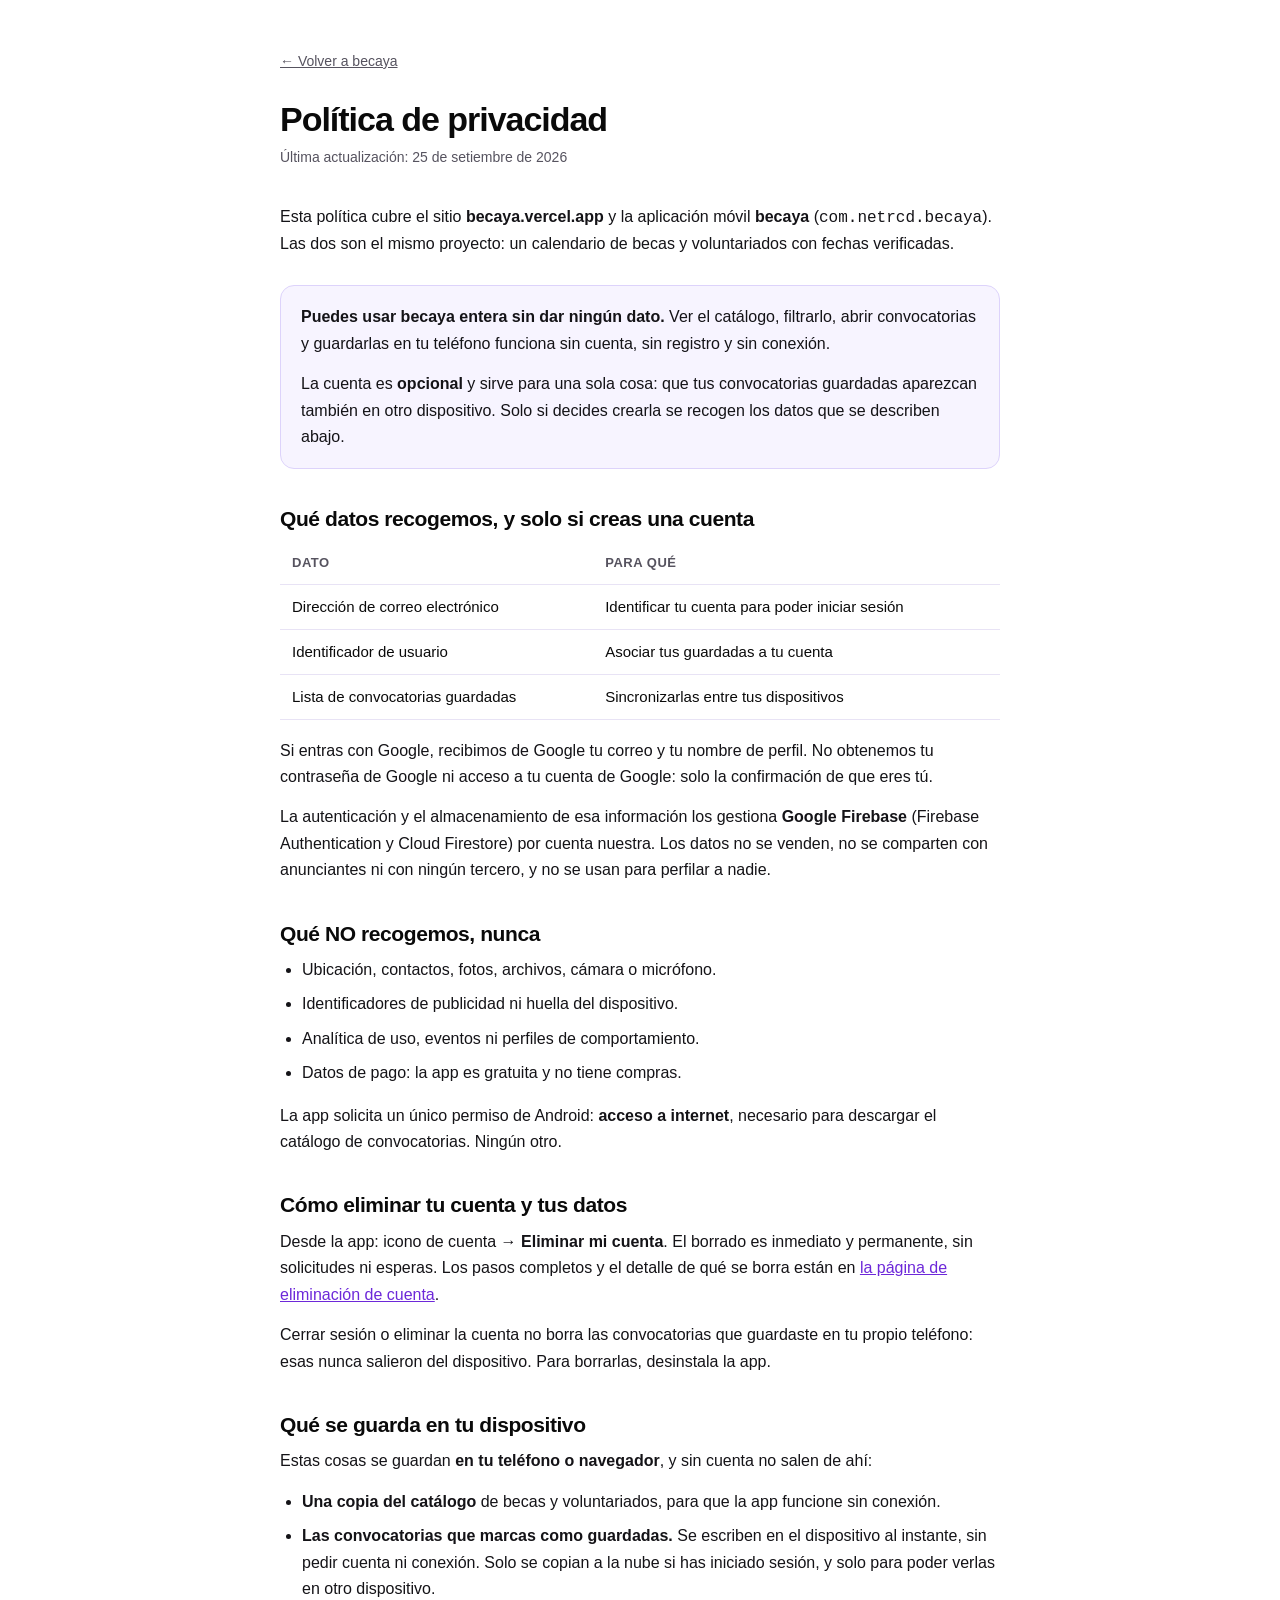
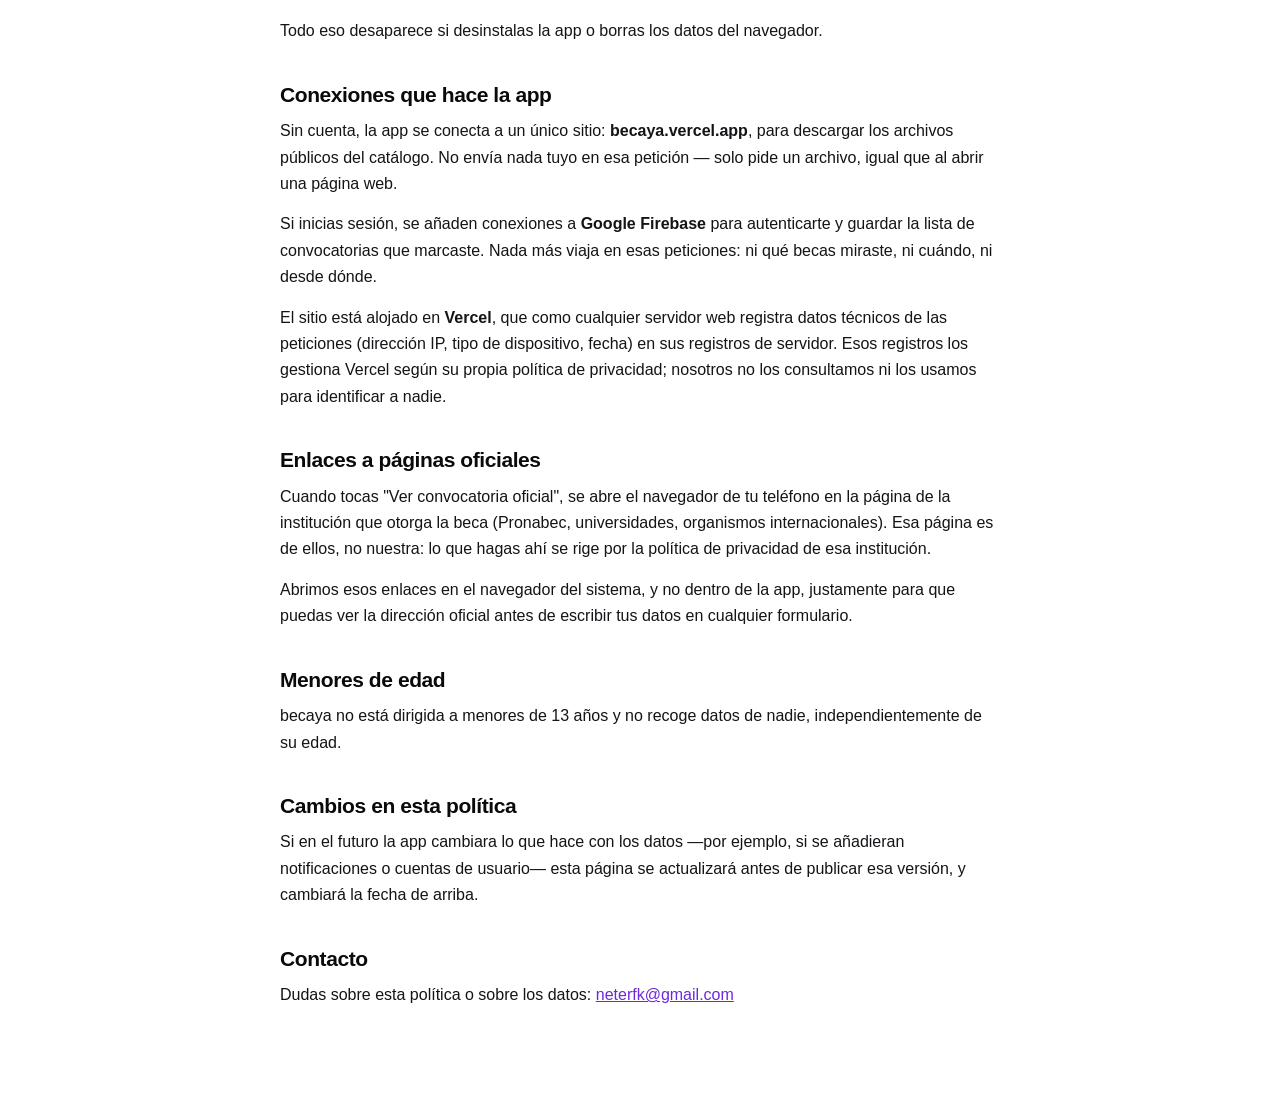
==== commit 31432aec: "Añade eliminación de cuenta y corrige la política de privacidad Google Play exige desde 2023 que tod" ====
--- a/privacidad.html
+++ b/privacidad.html
@@ -24,6 +24,9 @@
   }
   .legal .clave p:last-child{margin-bottom:0;}
   .legal .volver{display:inline-block;margin-bottom:28px;font-size:14px;color:var(--gris);}
+  .legal table{width:100%;border-collapse:collapse;margin:0 0 18px;font-size:15px;}
+  .legal th,.legal td{text-align:left;padding:10px 12px;border-bottom:1px solid var(--borde);}
+  .legal th{color:var(--gris);font-size:13px;text-transform:uppercase;letter-spacing:.04em;}
 </style>
 </head>
 <body>
@@ -33,7 +36,7 @@
   <a class="volver" href="index.html">&larr; Volver a becaya</a>
 
   <h1>Política de privacidad</h1>
-  <p class="fecha">Última actualización: 24 de setiembre de 2026</p>
+  <p class="fecha">Última actualización: 25 de setiembre de 2026</p>
 
   <p>
     Esta política cubre el sitio <b>becaya.vercel.app</b> y la aplicación móvil
@@ -43,28 +46,77 @@
 
   <div class="clave">
     <p>
-      <b>En resumen: becaya no recoge datos personales.</b> No hay cuentas, ni registro,
-      ni publicidad, ni analítica, ni rastreadores. No sabemos quién eres y no queremos
-      saberlo: para mostrarte cuándo abre una beca no hace falta.
+      <b>Puedes usar becaya entera sin dar ningún dato.</b> Ver el catálogo, filtrarlo,
+      abrir convocatorias y guardarlas en tu teléfono funciona sin cuenta, sin registro
+      y sin conexión.
+    </p>
+    <p>
+      La cuenta es <b>opcional</b> y sirve para una sola cosa: que tus convocatorias
+      guardadas aparezcan también en otro dispositivo. Solo si decides crearla se
+      recogen los datos que se describen abajo.
     </p>
   </div>
 
-  <h2>Qué datos NO recogemos</h2>
+  <h2>Qué datos recogemos, y solo si creas una cuenta</h2>
+  <table>
+    <tr>
+      <th>Dato</th>
+      <th>Para qué</th>
+    </tr>
+    <tr>
+      <td>Dirección de correo electrónico</td>
+      <td>Identificar tu cuenta para poder iniciar sesión</td>
+    </tr>
+    <tr>
+      <td>Identificador de usuario</td>
+      <td>Asociar tus guardadas a tu cuenta</td>
+    </tr>
+    <tr>
+      <td>Lista de convocatorias guardadas</td>
+      <td>Sincronizarlas entre tus dispositivos</td>
+    </tr>
+  </table>
+  <p>
+    Si entras con Google, recibimos de Google tu correo y tu nombre de perfil. No
+    obtenemos tu contraseña de Google ni acceso a tu cuenta de Google: solo la
+    confirmación de que eres tú.
+  </p>
+  <p>
+    La autenticación y el almacenamiento de esa información los gestiona
+    <b>Google Firebase</b> (Firebase Authentication y Cloud Firestore) por cuenta
+    nuestra. Los datos no se venden, no se comparten con anunciantes ni con ningún
+    tercero, y no se usan para perfilar a nadie.
+  </p>
+
+  <h2>Qué NO recogemos, nunca</h2>
   <ul>
-    <li>Nombre, correo, teléfono o cualquier dato de identidad.</li>
     <li>Ubicación, contactos, fotos, archivos, cámara o micrófono.</li>
     <li>Identificadores de publicidad ni huella del dispositivo.</li>
-    <li>Estadísticas de uso, eventos o perfiles de comportamiento.</li>
+    <li>Analítica de uso, eventos ni perfiles de comportamiento.</li>
+    <li>Datos de pago: la app es gratuita y no tiene compras.</li>
   </ul>
   <p>
     La app solicita un único permiso de Android: <b>acceso a internet</b>, necesario
     para descargar el catálogo de convocatorias. Ningún otro.
   </p>
 
+  <h2>Cómo eliminar tu cuenta y tus datos</h2>
+  <p>
+    Desde la app: icono de cuenta &rarr; <b>Eliminar mi cuenta</b>. El borrado es
+    inmediato y permanente, sin solicitudes ni esperas. Los pasos completos y el detalle
+    de qué se borra están en
+    <a href="eliminar-cuenta.html">la página de eliminación de cuenta</a>.
+  </p>
+  <p>
+    Cerrar sesión o eliminar la cuenta no borra las convocatorias que guardaste en tu
+    propio teléfono: esas nunca salieron del dispositivo. Para borrarlas, desinstala la
+    app.
+  </p>
+
   <h2>Qué se guarda en tu dispositivo</h2>
   <p>
-    Algunas cosas se guardan <b>solo en tu teléfono o navegador</b>. No se envían a
-    ningún servidor, ni a nosotros ni a terceros, y nadie más puede leerlas:
+    Estas cosas se guardan <b>en tu teléfono o navegador</b>, y sin cuenta no salen de
+    ahí:
   </p>
   <ul>
     <li>
@@ -72,8 +124,9 @@
       funcione sin conexión.
     </li>
     <li>
-      <b>Las convocatorias que marcas como guardadas</b> en la web, almacenadas en el
-      almacenamiento local del navegador.
+      <b>Las convocatorias que marcas como guardadas.</b> Se escriben en el dispositivo
+      al instante, sin pedir cuenta ni conexión. Solo se copian a la nube si has
+      iniciado sesión, y solo para poder verlas en otro dispositivo.
     </li>
   </ul>
   <p>
@@ -82,9 +135,14 @@
 
   <h2>Conexiones que hace la app</h2>
   <p>
-    La app se conecta a un único sitio: <b>becaya.vercel.app</b>, para descargar los
-    archivos públicos del catálogo. No envía nada tuyo en esa petición — solo pide un
-    archivo, igual que al abrir una página web.
+    Sin cuenta, la app se conecta a un único sitio: <b>becaya.vercel.app</b>, para
+    descargar los archivos públicos del catálogo. No envía nada tuyo en esa petición
+    — solo pide un archivo, igual que al abrir una página web.
+  </p>
+  <p>
+    Si inicias sesión, se añaden conexiones a <b>Google Firebase</b> para autenticarte
+    y guardar la lista de convocatorias que marcaste. Nada más viaja en esas peticiones:
+    ni qué becas miraste, ni cuándo, ni desde dónde.
   </p>
   <p>
     El sitio está alojado en <b>Vercel</b>, que como cualquier servidor web registra
